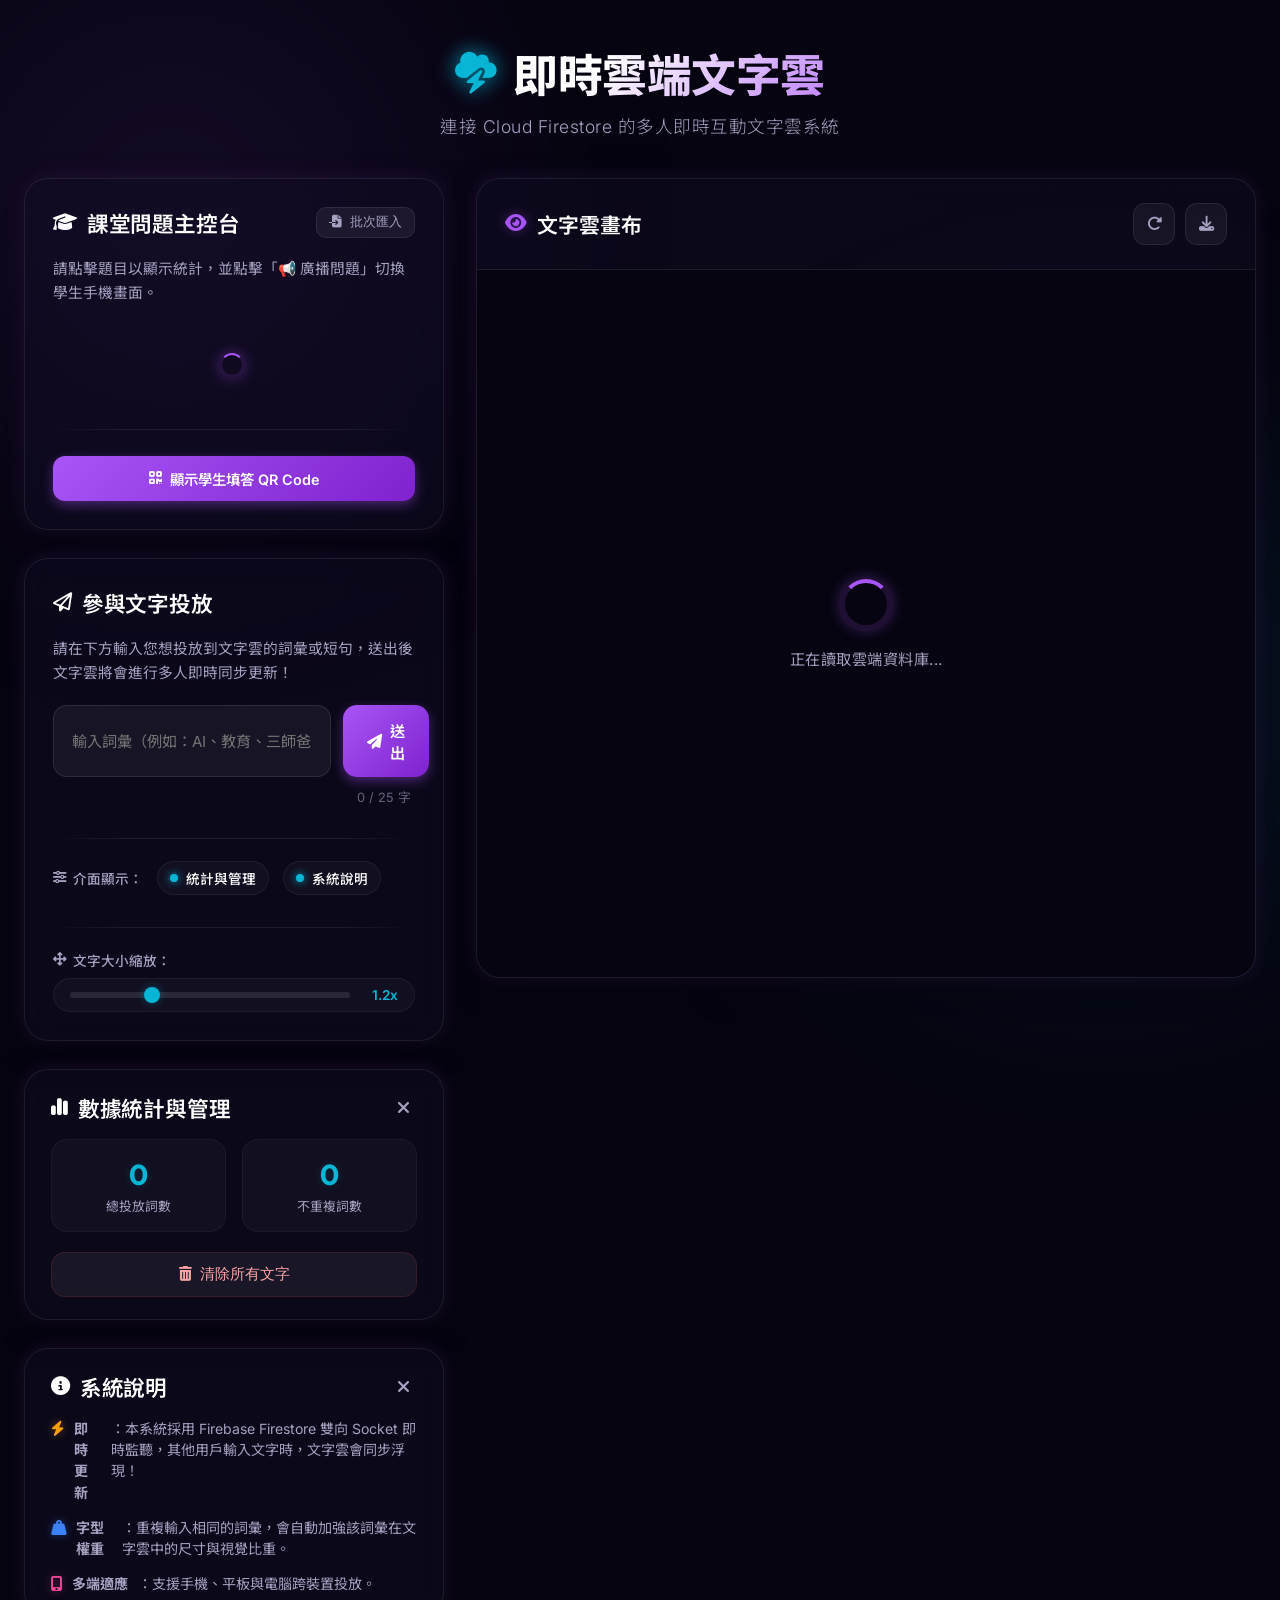
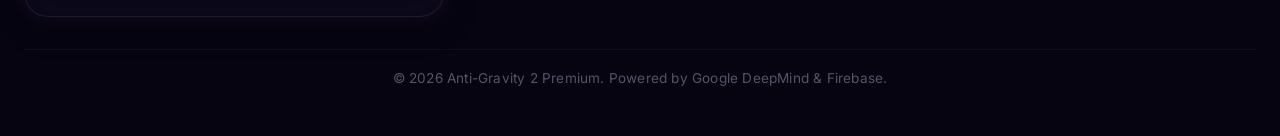
==== wordcloud-app/public/index.html @ fbd6c8d1 "feat: implement AI Roundtable sandbox & Word Cloud classroom system with Firebase Multisite deployme" ====
<!DOCTYPE html>
<html lang="zh-TW">
<head>
  <meta charset="UTF-8">
  <meta name="viewport" content="width=device-width, initial-scale=1.0">
  <title>🌌 即時互動文字雲系統 — Anti-Gravity 2 Premium</title>
  
  <!-- Premium Fonts -->
  <link rel="preconnect" href="https://fonts.googleapis.com">
  <link rel="preconnect" href="https://fonts.gstatic.com" crossorigin>
  <link href="https://fonts.googleapis.com/css2?family=Inter:wght@300;400;500;600;700&family=Outfit:wght@300;400;500;600;700;800&family=Noto+Sans+TC:wght@300;400;500;700;900&display=swap" rel="stylesheet">
  
  <!-- FontAwesome Icons -->
  <link rel="stylesheet" href="https://cdnjs.cloudflare.com/ajax/libs/font-awesome/6.4.0/css/all.min.css">
  
  <!-- Custom Stylesheet -->
  <link rel="stylesheet" href="style.css">
  
  <!-- WordCloud2.js Library via CDN -->
  <script src="https://cdnjs.cloudflare.com/ajax/libs/wordcloud2.js/1.2.2/wordcloud2.min.js"></script>
  
  <!-- Firebase SDK (Compat Version for Vanilla Scripting) -->
  <script src="https://www.gstatic.com/firebasejs/10.8.0/firebase-app-compat.js"></script>
  <script src="https://www.gstatic.com/firebasejs/10.8.0/firebase-firestore-compat.js"></script>
</head>
<body>
  <!-- Offline Fallback Banner -->
  <div id="offline-banner" class="offline-banner hidden">
    <i class="fa-solid fa-circle-exclamation text-glow-yellow"></i>
    <span>目前已啟用「本機離線測試模式」，您可以匯入題目與投遞答案進行排版預覽，但學生端即時同步需等待雲端連線恢復。<strong class="offline-reason" style="color:var(--color-accent); font-weight:500; margin-left:6px;"></strong></span>
  </div>

  <!-- Animated Background Gradients -->
  <div class="bg-glow bg-glow-1"></div>
  <div class="bg-glow bg-glow-2"></div>
  
  <div class="app-container">
    <!-- Header -->
    <header class="app-header">
      <div class="logo">
        <i class="fa-solid fa-cloud-bolt icon-glow"></i>
        <h1>即時雲端文字雲</h1>
      </div>
      <p class="subtitle">連接 Cloud Firestore 的多人即時互動文字雲系統</p>
    </header>

    <!-- Main Content -->
    <main class="app-main">
      <!-- Left Panel: Submission & Controls -->
      <section class="control-panel">
        <!-- Classroom Poll Controller -->
        <div class="glass-card questions-card">
          <div class="card-header-container">
            <h2><i class="fa-solid fa-graduation-cap icon-margin"></i> 課堂問題主控台</h2>
            <button id="btn-import-modal" class="btn-secondary" style="padding: 6px 12px; border-radius: 10px; font-size: 0.8rem;">
              <i class="fa-solid fa-file-import"></i> 批次匯入
            </button>
          </div>
          <p class="card-desc">請點擊題目以顯示統計，並點擊「📢 廣播問題」切換學生手機畫面。</p>
          
          <!-- Questions List -->
          <div class="questions-list" id="questions-list-container">
            <!-- Loaded dynamically in app.js -->
            <div style="display:flex; justify-content:center; padding: 20px 0;">
              <div class="spinner" style="width:24px; height:24px; border-width:2.5px;"></div>
            </div>
          </div>

          <div class="card-divider"></div>
          <div class="teacher-global-actions" style="display: flex; gap: 10px; margin-top: 4px;">
            <button id="btn-show-qrcode" class="btn-primary" style="flex: 1; justify-content: center; font-size: 0.9rem; padding: 12px; border-radius:12px;">
              <i class="fa-solid fa-qrcode"></i> 顯示學生填答 QR Code
            </button>
          </div>
        </div>

        <div class="glass-card">
          <h2><i class="fa-regular fa-paper-plane icon-margin"></i> 參與文字投放</h2>
          <p class="card-desc">請在下方輸入您想投放到文字雲的詞彙或短句，送出後文字雲將會進行多人即時同步更新！</p>
          
          <form id="word-form" class="input-form">
            <div class="input-group">
              <input type="text" id="word-input" placeholder="輸入詞彙（例如：AI、教育、三師爸...）" maxlength="25" required>
              <button type="submit" class="btn-primary">
                <i class="fa-solid fa-paper-plane"></i> 送出
              </button>
            </div>
            <span class="char-limit"><span id="char-count">0</span> / 25 字</span>
          </form>

          <div class="card-divider"></div>
          <div class="layout-toggles">
            <span class="toggle-title"><i class="fa-solid fa-sliders"></i> 介面顯示：</span>
            <label class="switch-container">
              <input type="checkbox" id="toggle-stats-checkbox" checked>
              <span class="switch-label">統計與管理</span>
            </label>
            <label class="switch-container">
              <input type="checkbox" id="toggle-help-checkbox" checked>
              <span class="switch-label">系統說明</span>
            </label>
          </div>

          <div class="card-divider"></div>
          <div class="slider-container">
            <span class="toggle-title"><i class="fa-solid fa-arrows-up-down-left-right"></i> 文字大小縮放：</span>
            <div class="slider-wrapper">
              <input type="range" id="font-scale-slider" min="0.5" max="3.0" step="0.1" value="1.2">
              <span id="font-scale-value">1.2x</span>
            </div>
          </div>
        </div>

        <div class="glass-card stats-card" id="stats-card">
          <div class="card-header-container">
            <h2><i class="fa-solid fa-chart-simple icon-margin"></i> 數據統計與管理</h2>
            <button class="btn-card-close" id="close-stats" title="隱藏此區塊"><i class="fa-solid fa-xmark"></i></button>
          </div>
          <div class="stats-grid">
            <div class="stat-box">
              <span class="stat-val" id="total-words">0</span>
              <span class="stat-lbl">總投放詞數</span>
            </div>
            <div class="stat-box">
              <span class="stat-val" id="unique-words">0</span>
              <span class="stat-lbl">不重複詞數</span>
            </div>
          </div>
          
          <div class="admin-actions">
            <button id="btn-reset" class="btn-secondary btn-danger">
              <i class="fa-solid fa-trash-can"></i> 清除所有文字
            </button>
          </div>
        </div>

        <div class="glass-card help-card" id="help-card">
          <div class="card-header-container">
            <h2><i class="fa-solid fa-circle-info icon-margin"></i> 系統說明</h2>
            <button class="btn-card-close" id="close-help" title="隱藏此區塊"><i class="fa-solid fa-xmark"></i></button>
          </div>
          <ul class="help-list">
            <li><i class="fa-solid fa-bolt text-glow-yellow"></i> <strong>即時更新</strong>：本系統採用 Firebase Firestore 雙向 Socket 即時監聽，其他用戶輸入文字時，文字雲會同步浮現！</li>
            <li><i class="fa-solid fa-weight-hanging text-glow-blue"></i> <strong>字型權重</strong>：重複輸入相同的詞彙，會自動加強該詞彙在文字雲中的尺寸與視覺比重。</li>
            <li><i class="fa-solid fa-mobile-screen-button text-glow-pink"></i> <strong>多端適應</strong>：支援手機、平板與電腦跨裝置投放。</li>
          </ul>
        </div>
      </section>

      <!-- Right Panel: Word Cloud Canvas Display -->
      <section class="display-panel">
        <div class="glass-card canvas-card">
          <div class="canvas-header">
            <h3><i class="fa-solid fa-eye icon-margin text-glow-purple"></i> 文字雲畫布</h3>
            <div class="canvas-actions">
              <button id="btn-refresh" class="btn-icon" title="重繪畫布"><i class="fa-solid fa-rotate-right"></i></button>
              <button id="btn-download" class="btn-icon" title="下載文字雲"><i class="fa-solid fa-download"></i></button>
            </div>
          </div>
          
          <div class="canvas-container">
            <canvas id="wordcloud-canvas"></canvas>
            <div id="canvas-overlay" class="canvas-overlay">
              <div class="spinner"></div>
              <p id="overlay-text">正在讀取雲端資料庫...</p>
            </div>
          </div>
        </div>
      </section>
    </main>
    
    <!-- Footer -->
    <footer class="app-footer">
      <p>© 2026 Anti-Gravity 2 Premium. Powered by Google DeepMind & Firebase.</p>
    </footer>
  </div>

  <!-- QR Code Popup Modal -->
  <div id="qrcode-modal" class="modal-overlay hidden">
    <div class="glass-card modal-card">
      <div class="card-header-container" style="border-bottom: 1px solid var(--panel-border); padding-bottom: 14px;">
        <h2><i class="fa-solid fa-qrcode icon-margin text-glow-blue"></i> 學生現場填答 QR Code</h2>
        <button class="btn-card-close" id="close-qrcode-modal"><i class="fa-solid fa-xmark"></i></button>
      </div>
      <div class="modal-body" style="display: flex; flex-direction: column; align-items: center; justify-content: center; padding: 24px 0; gap: 16px;">
        <div class="qrcode-wrapper" style="background: white; padding: 16px; border-radius: 16px; box-shadow: 0 0 30px rgba(6, 182, 212, 0.4);">
          <img id="qrcode-image" src="" alt="QR Code" style="display: block; width: 240px; height: 240px;">
        </div>
        <p style="font-size: 0.92rem; text-align: center; color: var(--text-primary); line-height: 1.6;">
          請用手機相機或 LINE 掃描二維條碼加入填答！<br>
          填答網址：<span id="student-url-text" style="color: var(--color-secondary); font-weight: 600; text-decoration: underline;">載入中...</span>
        </p>
      </div>
    </div>
  </div>

  <!-- Batch Import Popup Modal -->
  <div id="import-modal" class="modal-overlay hidden">
    <div class="glass-card modal-card" style="max-width: 520px; width: 100%;">
      <div class="card-header-container" style="border-bottom: 1px solid var(--panel-border); padding-bottom: 14px;">
        <h2><i class="fa-solid fa-file-import icon-margin text-glow-purple"></i> 批次貼上問題匯入</h2>
        <button class="btn-card-close" id="close-import-modal"><i class="fa-solid fa-xmark"></i></button>
      </div>
      <div class="modal-body" style="display: flex; flex-direction: column; gap: 14px; padding: 18px 0 0 0;">
        <p class="card-desc">請貼上您的問題大綱（題目下方若有以 - 或 A.B.C. 開頭的項目將自動判定為單選投票選項，其餘將判定為開放文字雲題）：</p>
        
        <textarea id="import-textarea" placeholder="範例格式：
Q1. 您目前在教學上面臨最大的痛點是什麼？ (文字雲)

Q2. 您認為 AI 最能幫您省下哪種時間？ (投票)
- 編寫教案設計
- 設計評量考題
- 批改作業與回饋" style="width: 100%; height: 220px; background: rgba(255, 255, 255, 0.04); border: 1px solid rgba(255, 255, 255, 0.08); border-radius: 12px; padding: 12px; color: white; font-family: var(--font-family-body); font-size: 0.95rem; outline: none; transition: var(--transition-smooth); resize: none;"></textarea>
        
        <div class="modal-actions" style="display: flex; gap: 12px; justify-content: flex-end; margin-top: 10px;">
          <button id="btn-import-submit" class="btn-primary" style="border-radius: 10px; padding: 10px 20px;">確認解析並匯入</button>
        </div>
      </div>
    </div>
  </div>

  <!-- Custom JavaScript Logic -->
  <script src="app.js"></script>
</body>
</html>
---- wordcloud-app/public/style.css ----
/* Global Resets & Typography */
* {
  box-sizing: border-box;
  margin: 0;
  padding: 0;
}

:root {
  --font-family-title: 'Outfit', 'Inter', 'Noto Sans TC', sans-serif;
  --font-family-body: 'Inter', 'Noto Sans TC', sans-serif;
  
  /* Vibrant Neon Color Palette */
  --bg-color: #060410;
  --panel-bg: rgba(18, 14, 38, 0.45);
  --panel-border: rgba(255, 255, 255, 0.08);
  --text-primary: #ffffff;
  --text-secondary: #a5a1c0;
  
  --color-primary: #a855f7; /* Purple */
  --color-primary-glow: rgba(168, 85, 247, 0.4);
  --color-secondary: #06b6d4; /* Cyan */
  --color-secondary-glow: rgba(6, 182, 212, 0.4);
  --color-accent: #ec4899; /* Pink */
  
  --color-danger: #ef4444;
  --color-danger-glow: rgba(239, 68, 68, 0.3);
  
  --card-shadow: 0 8px 32px 0 rgba(0, 0, 0, 0.4);
  --glass-glow: 0 0 20px rgba(168, 85, 247, 0.15);
  
  --transition-smooth: all 0.3s cubic-bezier(0.4, 0, 0.2, 1);
}

body {
  background-color: var(--bg-color);
  color: var(--text-primary);
  font-family: var(--font-family-body);
  min-height: 100vh;
  position: relative;
  overflow-x: hidden;
  display: flex;
  justify-content: center;
  align-items: flex-start;
}

/* Background Animated Glows */
.bg-glow {
  position: fixed;
  width: 600px;
  height: 600px;
  border-radius: 50%;
  filter: blur(140px);
  z-index: -1;
  opacity: 0.25;
  pointer-events: none;
  animation: float-glow 20s infinite alternate ease-in-out;
}

.bg-glow-1 {
  background: radial-gradient(circle, var(--color-primary) 0%, rgba(0,0,0,0) 70%);
  top: -10%;
  left: -10%;
}

.bg-glow-2 {
  background: radial-gradient(circle, var(--color-secondary) 0%, rgba(0,0,0,0) 70%);
  bottom: -10%;
  right: -10%;
  animation-delay: -10s;
}

@keyframes float-glow {
  0% { transform: translate(0, 0) scale(1); }
  100% { transform: translate(80px, 50px) scale(1.15); }
}

/* App Container Layout */
.app-container {
  width: 100%;
  max-width: 1400px;
  padding: 40px 24px;
  display: flex;
  flex-direction: column;
  gap: 32px;
}

/* Header Styling */
.app-header {
  text-align: center;
  margin-bottom: 8px;
}

.app-header .logo {
  display: inline-flex;
  align-items: center;
  justify-content: center;
  gap: 16px;
  margin-bottom: 8px;
}

.app-header h1 {
  font-family: var(--font-family-title);
  font-size: 2.8rem;
  font-weight: 800;
  letter-spacing: -0.5px;
  background: linear-gradient(135deg, #ffffff 30%, #c084fc 100%);
  -webkit-background-clip: text;
  -webkit-text-fill-color: transparent;
}

.app-header .logo i {
  font-size: 2.6rem;
  color: var(--color-secondary);
}

.icon-glow {
  text-shadow: 0 0 20px var(--color-secondary-glow);
  filter: drop-shadow(0 0 10px var(--color-secondary-glow));
}

.app-header .subtitle {
  font-size: 1.1rem;
  color: var(--text-secondary);
  font-weight: 300;
  letter-spacing: 0.5px;
}

/* Main Grid Layout */
.app-main {
  display: grid;
  grid-template-columns: 420px 1fr;
  gap: 32px;
  align-items: start;
}

@media (max-width: 992px) {
  .app-main {
    grid-template-columns: 1fr;
  }
}

/* Glassmorphism Cards */
.glass-card {
  background: var(--panel-bg);
  backdrop-filter: blur(16px);
  -webkit-backdrop-filter: blur(16px);
  border: 1px solid var(--panel-border);
  border-radius: 24px;
  padding: 28px;
  box-shadow: var(--card-shadow), var(--glass-glow);
  display: flex;
  flex-direction: column;
  gap: 20px;
  transition: opacity 0.35s cubic-bezier(0.4, 0, 0.2, 1), 
              transform 0.35s cubic-bezier(0.4, 0, 0.2, 1), 
              max-height 0.35s cubic-bezier(0.4, 0, 0.2, 1), 
              padding 0.35s cubic-bezier(0.4, 0, 0.2, 1), 
              margin 0.35s cubic-bezier(0.4, 0, 0.2, 1),
              border-color 0.3s ease,
              box-shadow 0.3s ease;
  max-height: 800px;
  opacity: 1;
  overflow: visible;
}

.glass-card.stats-card, .glass-card.help-card {
  padding: 22px 26px;
  gap: 16px;
}

.glass-card.hidden {
  max-height: 0 !important;
  padding-top: 0 !important;
  padding-bottom: 0 !important;
  margin-top: 0 !important;
  margin-bottom: 0 !important;
  opacity: 0 !important;
  overflow: hidden !important;
  border-color: transparent !important;
  box-shadow: none !important;
  pointer-events: none !important;
  transform: scale(0.95) translateY(-10px) !important;
}

.glass-card:hover {
  border-color: rgba(168, 85, 247, 0.25);
  box-shadow: var(--card-shadow), 0 0 24px rgba(168, 85, 247, 0.25);
}

.card-header-container {
  display: flex;
  justify-content: space-between;
  align-items: center;
  width: 100%;
}

.btn-card-close {
  background: transparent;
  border: none;
  color: var(--text-secondary);
  cursor: pointer;
  font-size: 1.1rem;
  display: flex;
  align-items: center;
  justify-content: center;
  width: 28px;
  height: 28px;
  border-radius: 50%;
  transition: var(--transition-smooth);
}

.btn-card-close:hover {
  background: rgba(255, 255, 255, 0.08);
  color: var(--color-danger);
  transform: scale(1.1);
}

/* Card Divider & Toggles */
.card-divider {
  height: 1px;
  background: linear-gradient(90deg, transparent, rgba(255, 255, 255, 0.08) 20%, rgba(255, 255, 255, 0.08) 80%, transparent);
  margin: 12px 0 2px 0;
}

.layout-toggles {
  display: flex;
  align-items: center;
  gap: 14px;
  flex-wrap: wrap;
  font-size: 0.85rem;
}

.toggle-title {
  color: var(--text-secondary);
  display: flex;
  align-items: center;
  gap: 6px;
  font-weight: 500;
}

.switch-container {
  display: flex;
  align-items: center;
  gap: 8px;
  cursor: pointer;
  user-select: none;
  background: rgba(255, 255, 255, 0.03);
  border: 1px solid rgba(255, 255, 255, 0.05);
  padding: 6px 12px;
  border-radius: 20px;
  transition: var(--transition-smooth);
}

.switch-container:hover {
  background: rgba(255, 255, 255, 0.08);
  border-color: rgba(255, 255, 255, 0.12);
}

.switch-container input {
  display: none;
}

.switch-container .switch-label {
  color: var(--text-secondary);
  transition: var(--transition-smooth);
}

.switch-container input:checked + .switch-label {
  color: #ffffff;
  font-weight: 500;
}

.switch-container::before {
  content: '';
  display: inline-block;
  width: 8px;
  height: 8px;
  border-radius: 50%;
  background: rgba(255, 255, 255, 0.20);
  transition: var(--transition-smooth);
}

.switch-container:has(input:checked)::before {
  background: var(--color-secondary);
  box-shadow: 0 0 8px var(--color-secondary);
}

/* Custom Premium Slider Style */
.slider-container {
  display: flex;
  flex-direction: column;
  gap: 8px;
  width: 100%;
  font-size: 0.85rem;
}

.slider-wrapper {
  display: flex;
  align-items: center;
  gap: 12px;
  background: rgba(255, 255, 255, 0.03);
  border: 1px solid rgba(255, 255, 255, 0.05);
  padding: 8px 16px;
  border-radius: 20px;
  transition: var(--transition-smooth);
}

.slider-wrapper:hover {
  background: rgba(255, 255, 255, 0.08);
  border-color: rgba(255, 255, 255, 0.12);
}

.slider-wrapper input[type="range"] {
  flex: 1;
  -webkit-appearance: none;
  appearance: none;
  background: rgba(255, 255, 255, 0.1);
  height: 6px;
  border-radius: 3px;
  outline: none;
  transition: var(--transition-smooth);
}

.slider-wrapper input[type="range"]::-webkit-slider-thumb {
  -webkit-appearance: none;
  appearance: none;
  width: 16px;
  height: 16px;
  border-radius: 50%;
  background: var(--color-secondary);
  cursor: pointer;
  box-shadow: 0 0 10px var(--color-secondary-glow);
  transition: var(--transition-smooth);
}

.slider-wrapper input[type="range"]::-webkit-slider-thumb:hover {
  background: #ffffff;
  transform: scale(1.2);
  box-shadow: 0 0 15px #ffffff;
}

.slider-wrapper input[type="range"]::-moz-range-thumb {
  width: 16px;
  height: 16px;
  border: none;
  border-radius: 50%;
  background: var(--color-secondary);
  cursor: pointer;
  box-shadow: 0 0 10px var(--color-secondary-glow);
  transition: var(--transition-smooth);
}

.slider-wrapper input[type="range"]::-moz-range-thumb:hover {
  background: #ffffff;
  transform: scale(1.2);
  box-shadow: 0 0 15px #ffffff;
}

#font-scale-value {
  color: var(--color-secondary);
  font-weight: 600;
  min-width: 36px;
  text-align: right;
}

.glass-card h2 {
  font-family: var(--font-family-title);
  font-size: 1.35rem;
  font-weight: 600;
  letter-spacing: -0.2px;
  display: flex;
  align-items: center;
  color: #ffffff;
}

.icon-margin {
  margin-right: 10px;
  font-size: 1.2rem;
}

.card-desc {
  font-size: 0.92rem;
  color: var(--text-secondary);
  line-height: 1.6;
}

/* Control Panel Section */
.control-panel {
  display: flex;
  flex-direction: column;
  gap: 28px;
}

/* Form Styles */
.input-form {
  display: flex;
  flex-direction: column;
  gap: 10px;
  width: 100%;
}

.input-group {
  display: flex;
  gap: 12px;
}

.input-group input {
  flex: 1;
  background: rgba(255, 255, 255, 0.05);
  border: 1px solid rgba(255, 255, 255, 0.1);
  border-radius: 14px;
  padding: 14px 18px;
  color: #ffffff;
  font-size: 0.95rem;
  outline: none;
  font-family: var(--font-family-body);
  transition: var(--transition-smooth);
}

.input-group input:focus {
  background: rgba(255, 255, 255, 0.09);
  border-color: var(--color-primary);
  box-shadow: 0 0 12px var(--color-primary-glow);
}

.char-limit {
  font-size: 0.8rem;
  color: rgba(165, 161, 192, 0.6);
  text-align: right;
  padding-right: 4px;
}

/* Buttons */
.btn-primary {
  background: linear-gradient(135deg, var(--color-primary) 0%, #7e22ce 100%);
  border: none;
  border-radius: 14px;
  color: #ffffff;
  padding: 14px 24px;
  font-weight: 600;
  font-size: 0.95rem;
  cursor: pointer;
  display: inline-flex;
  align-items: center;
  gap: 8px;
  font-family: var(--font-family-body);
  box-shadow: 0 4px 12px var(--color-primary-glow);
  transition: var(--transition-smooth);
}

.btn-primary:hover {
  transform: translateY(-2px);
  box-shadow: 0 6px 20px rgba(168, 85, 247, 0.6);
  background: linear-gradient(135deg, #b55fe6 0%, #8b29e3 100%);
}

.btn-primary:active {
  transform: translateY(0);
}

.btn-secondary {
  background: rgba(255, 255, 255, 0.06);
  border: 1px solid rgba(255, 255, 255, 0.08);
  border-radius: 14px;
  color: var(--text-secondary);
  padding: 12px 20px;
  font-weight: 500;
  font-size: 0.92rem;
  cursor: pointer;
  display: inline-flex;
  align-items: center;
  justify-content: center;
  gap: 8px;
  transition: var(--transition-smooth);
}

.btn-secondary:hover {
  background: rgba(255, 255, 255, 0.12);
  color: #ffffff;
  border-color: rgba(255, 255, 255, 0.2);
}

.btn-danger {
  color: #fca5a5;
  border-color: rgba(239, 68, 68, 0.15);
}

.btn-danger:hover {
  background: rgba(239, 68, 68, 0.12);
  color: #ffffff;
  border-color: var(--color-danger);
  box-shadow: 0 0 12px var(--color-danger-glow);
}

/* Statistics Grid */
.stats-grid {
  display: grid;
  grid-template-columns: 1fr 1fr;
  gap: 16px;
}

.stat-box {
  background: rgba(255, 255, 255, 0.03);
  border: 1px solid rgba(255, 255, 255, 0.04);
  border-radius: 16px;
  padding: 16px;
  text-align: center;
  display: flex;
  flex-direction: column;
  gap: 4px;
}

.stat-val {
  font-family: var(--font-family-title);
  font-size: 1.8rem;
  font-weight: 700;
  color: var(--color-secondary);
  text-shadow: 0 0 10px rgba(6, 182, 212, 0.2);
}

.stat-lbl {
  font-size: 0.8rem;
  color: var(--text-secondary);
}

.admin-actions {
  margin-top: 4px;
}

.admin-actions button {
  width: 100%;
}

/* Help Section */
.help-list {
  list-style: none;
  display: flex;
  flex-direction: column;
  gap: 14px;
}

.help-list li {
  font-size: 0.88rem;
  line-height: 1.5;
  color: var(--text-secondary);
  display: flex;
  align-items: flex-start;
  gap: 10px;
}

.help-list li i {
  margin-top: 3px;
  font-size: 0.95rem;
}

.text-glow-yellow {
  color: #f59e0b;
  text-shadow: 0 0 8px rgba(245, 158, 11, 0.4);
}

.text-glow-blue {
  color: #3b82f6;
  text-shadow: 0 0 8px rgba(59, 130, 246, 0.4);
}

.text-glow-pink {
  color: #ec4899;
  text-shadow: 0 0 8px rgba(236, 72, 153, 0.4);
}

/* Display Panel & Canvas Card */
.display-panel {
  height: 100%;
}

.canvas-card {
  height: 100%;
  display: flex;
  flex-direction: column;
  gap: 0;
  padding: 0; /* Remove padding to maximize canvas space */
  overflow: hidden;
}

.canvas-header {
  padding: 24px 28px;
  display: flex;
  justify-content: space-between;
  align-items: center;
  border-bottom: 1px solid var(--panel-border);
}

.canvas-header h3 {
  font-family: var(--font-family-title);
  font-size: 1.3rem;
  font-weight: 600;
  display: flex;
  align-items: center;
}

.text-glow-purple {
  color: var(--color-primary);
  filter: drop-shadow(0 0 6px var(--color-primary-glow));
}

.canvas-actions {
  display: flex;
  gap: 10px;
}

.btn-icon {
  background: rgba(255, 255, 255, 0.05);
  border: 1px solid rgba(255, 255, 255, 0.08);
  width: 42px;
  height: 42px;
  border-radius: 12px;
  color: var(--text-secondary);
  cursor: pointer;
  display: flex;
  align-items: center;
  justify-content: center;
  font-size: 0.95rem;
  transition: var(--transition-smooth);
}

.btn-icon:hover {
  background: rgba(255, 255, 255, 0.12);
  color: #ffffff;
  border-color: rgba(255, 255, 255, 0.2);
  transform: translateY(-2px);
}

/* Canvas Container */
.canvas-container {
  flex: 1;
  position: relative;
  min-height: 520px;
  background: rgba(10, 8, 22, 0.5);
  display: flex;
  align-items: center;
  justify-content: center;
  padding: 24px;
}

#wordcloud-canvas {
  width: 100%;
  height: 100%;
  min-height: 480px;
  border-radius: 16px;
  background: transparent;
  display: block;
}

/* Spinner Overlay for Loading */
.canvas-overlay {
  position: absolute;
  top: 0;
  left: 0;
  width: 100%;
  height: 100%;
  background: rgba(6, 4, 16, 0.85);
  backdrop-filter: blur(8px);
  display: flex;
  flex-direction: column;
  justify-content: center;
  align-items: center;
  gap: 18px;
  z-index: 10;
  transition: opacity 0.4s ease;
  border-radius: 0 0 24px 24px;
}

.spinner {
  width: 50px;
  height: 50px;
  border: 4px solid rgba(168, 85, 247, 0.15);
  border-top-color: var(--color-primary);
  border-radius: 50%;
  animation: spin 1s linear infinite;
  box-shadow: 0 0 15px var(--color-primary-glow);
}

@keyframes spin {
  to { transform: rotate(360deg); }
}

#overlay-text {
  font-size: 0.95rem;
  color: var(--text-secondary);
  font-weight: 400;
  letter-spacing: 0.5px;
}

/* Footer Styling */
.app-footer {
  text-align: center;
  padding: 20px 0 10px 0;
  font-size: 0.85rem;
  color: rgba(165, 161, 192, 0.5);
  border-top: 1px solid rgba(255, 255, 255, 0.04);
}

.app-footer p {
  letter-spacing: 0.2px;
}

/* Questions List Sidebar Control Panel */
.questions-list {
  display: flex;
  flex-direction: column;
  gap: 10px;
  max-height: 260px;
  overflow-y: auto;
  padding-right: 4px;
  margin-top: 8px;
}

/* Custom scrollbar for premium feel */
.questions-list::-webkit-scrollbar {
  width: 6px;
}
.questions-list::-webkit-scrollbar-track {
  background: rgba(255, 255, 255, 0.01);
  border-radius: 3px;
}
.questions-list::-webkit-scrollbar-thumb {
  background: rgba(255, 255, 255, 0.1);
  border-radius: 3px;
}
.questions-list::-webkit-scrollbar-thumb:hover {
  background: rgba(255, 255, 255, 0.2);
}

.question-item {
  background: rgba(255, 255, 255, 0.02);
  border: 1px solid rgba(255, 255, 255, 0.04);
  border-radius: 14px;
  padding: 12px 14px;
  cursor: pointer;
  display: flex;
  flex-direction: column;
  gap: 8px;
  transition: var(--transition-smooth);
}

.question-item:hover {
  background: rgba(255, 255, 255, 0.05);
  border-color: rgba(255, 255, 255, 0.1);
  transform: translateX(4px);
}

.question-item.active {
  background: rgba(168, 85, 247, 0.07);
  border-color: rgba(168, 85, 247, 0.25);
  box-shadow: 0 0 15px rgba(168, 85, 247, 0.12);
}

.question-item-text {
  font-size: 0.88rem;
  font-weight: 500;
  line-height: 1.4;
  color: var(--text-secondary);
  transition: var(--transition-smooth);
}

.question-item.active .question-item-text {
  color: #ffffff;
}

.question-item-meta {
  display: flex;
  justify-content: space-between;
  align-items: center;
  font-size: 0.75rem;
}

.question-type-badge {
  padding: 2px 8px;
  border-radius: 8px;
  font-weight: 600;
  font-size: 0.7rem;
}

.badge-wordcloud {
  background: rgba(168, 85, 247, 0.12);
  color: #d8b4fe;
  border: 1px solid rgba(168, 85, 247, 0.2);
}

.badge-poll {
  background: rgba(6, 182, 212, 0.12);
  color: #cffafe;
  border: 1px solid rgba(6, 182, 212, 0.2);
}

.btn-broadcast {
  background: rgba(255, 255, 255, 0.04);
  border: 1px solid rgba(255, 255, 255, 0.06);
  color: var(--text-secondary);
  padding: 4px 10px;
  border-radius: 8px;
  cursor: pointer;
  font-size: 0.72rem;
  font-weight: 600;
  display: flex;
  align-items: center;
  gap: 4px;
  transition: var(--transition-smooth);
}

.btn-broadcast:hover {
  background: var(--color-secondary);
  border-color: var(--color-secondary);
  color: #ffffff;
  box-shadow: 0 0 10px var(--color-secondary-glow);
}

.btn-broadcast.broadcasting {
  background: #22c55e;
  border-color: #22c55e;
  color: #ffffff;
  box-shadow: 0 0 10px rgba(34, 197, 94, 0.3);
}

/* Modal Overlays for QR Code and Import Textarea */
.modal-overlay {
  position: fixed;
  top: 0;
  left: 0;
  width: 100vw;
  height: 100vh;
  background: rgba(4, 2, 10, 0.85);
  backdrop-filter: blur(12px);
  -webkit-backdrop-filter: blur(12px);
  z-index: 999;
  display: flex;
  align-items: center;
  justify-content: center;
  padding: 20px;
  transition: var(--transition-smooth);
}

.modal-card {
  max-width: 480px;
  width: 100%;
  box-shadow: 0 20px 50px rgba(0, 0, 0, 0.6), 0 0 30px rgba(168, 85, 247, 0.2);
  animation: scale-up 0.3s cubic-bezier(0.34, 1.56, 0.64, 1);
}

@keyframes scale-up {
  from { transform: scale(0.92); opacity: 0; }
  to { transform: scale(1); opacity: 1; }
}

.modal-overlay.hidden {
  opacity: 0;
  pointer-events: none;
}

/* Animated Glassmorphic Bar Charts */
.poll-results-container {
  width: 100%;
  max-width: 680px;
  display: flex;
  flex-direction: column;
  gap: 20px;
  padding: 10px;
  animation: fade-in-chart 0.5s ease;
  position: relative;
  z-index: 2;
}

@keyframes fade-in-chart {
  from { opacity: 0; transform: translateY(10px); }
  to { opacity: 1; transform: translateY(0); }
}

.poll-bar-item {
  display: flex;
  flex-direction: column;
  gap: 8px;
  width: 100%;
}

.poll-bar-label {
  display: flex;
  justify-content: space-between;
  font-size: 0.95rem;
  font-weight: 500;
  color: var(--text-primary);
}

.poll-bar-track {
  width: 100%;
  height: 24px;
  background: rgba(255, 255, 255, 0.03);
  border: 1px solid rgba(255, 255, 255, 0.05);
  border-radius: 12px;
  overflow: hidden;
  position: relative;
}

.poll-bar-fill {
  height: 100%;
  width: 0%; /* Dynamic */
  background: linear-gradient(90deg, var(--color-secondary) 0%, var(--color-primary) 100%);
  border-radius: 11px;
  box-shadow: 0 0 15px rgba(6, 182, 212, 0.4);
  transition: width 0.8s cubic-bezier(0.1, 1, 0.1, 1);
}

.poll-bar-count {
  font-size: 0.9rem;
  font-weight: 600;
  color: var(--color-secondary);
}

/* Offline Fallback Banner Styles */
.offline-banner {
  background: linear-gradient(135deg, rgba(239, 68, 68, 0.15) 0%, rgba(245, 158, 11, 0.15) 100%);
  border-bottom: 1px solid rgba(245, 158, 11, 0.3);
  backdrop-filter: blur(12px);
  -webkit-backdrop-filter: blur(12px);
  color: #f59e0b;
  padding: 12px 24px;
  text-align: center;
  font-size: 0.9rem;
  display: flex;
  align-items: center;
  justify-content: center;
  gap: 10px;
  position: relative;
  z-index: 9999;
  width: 100%;
  box-shadow: 0 4px 20px rgba(0, 0, 0, 0.2);
  transition: var(--transition-smooth);
}
.offline-banner.hidden {
  display: none !important;
}
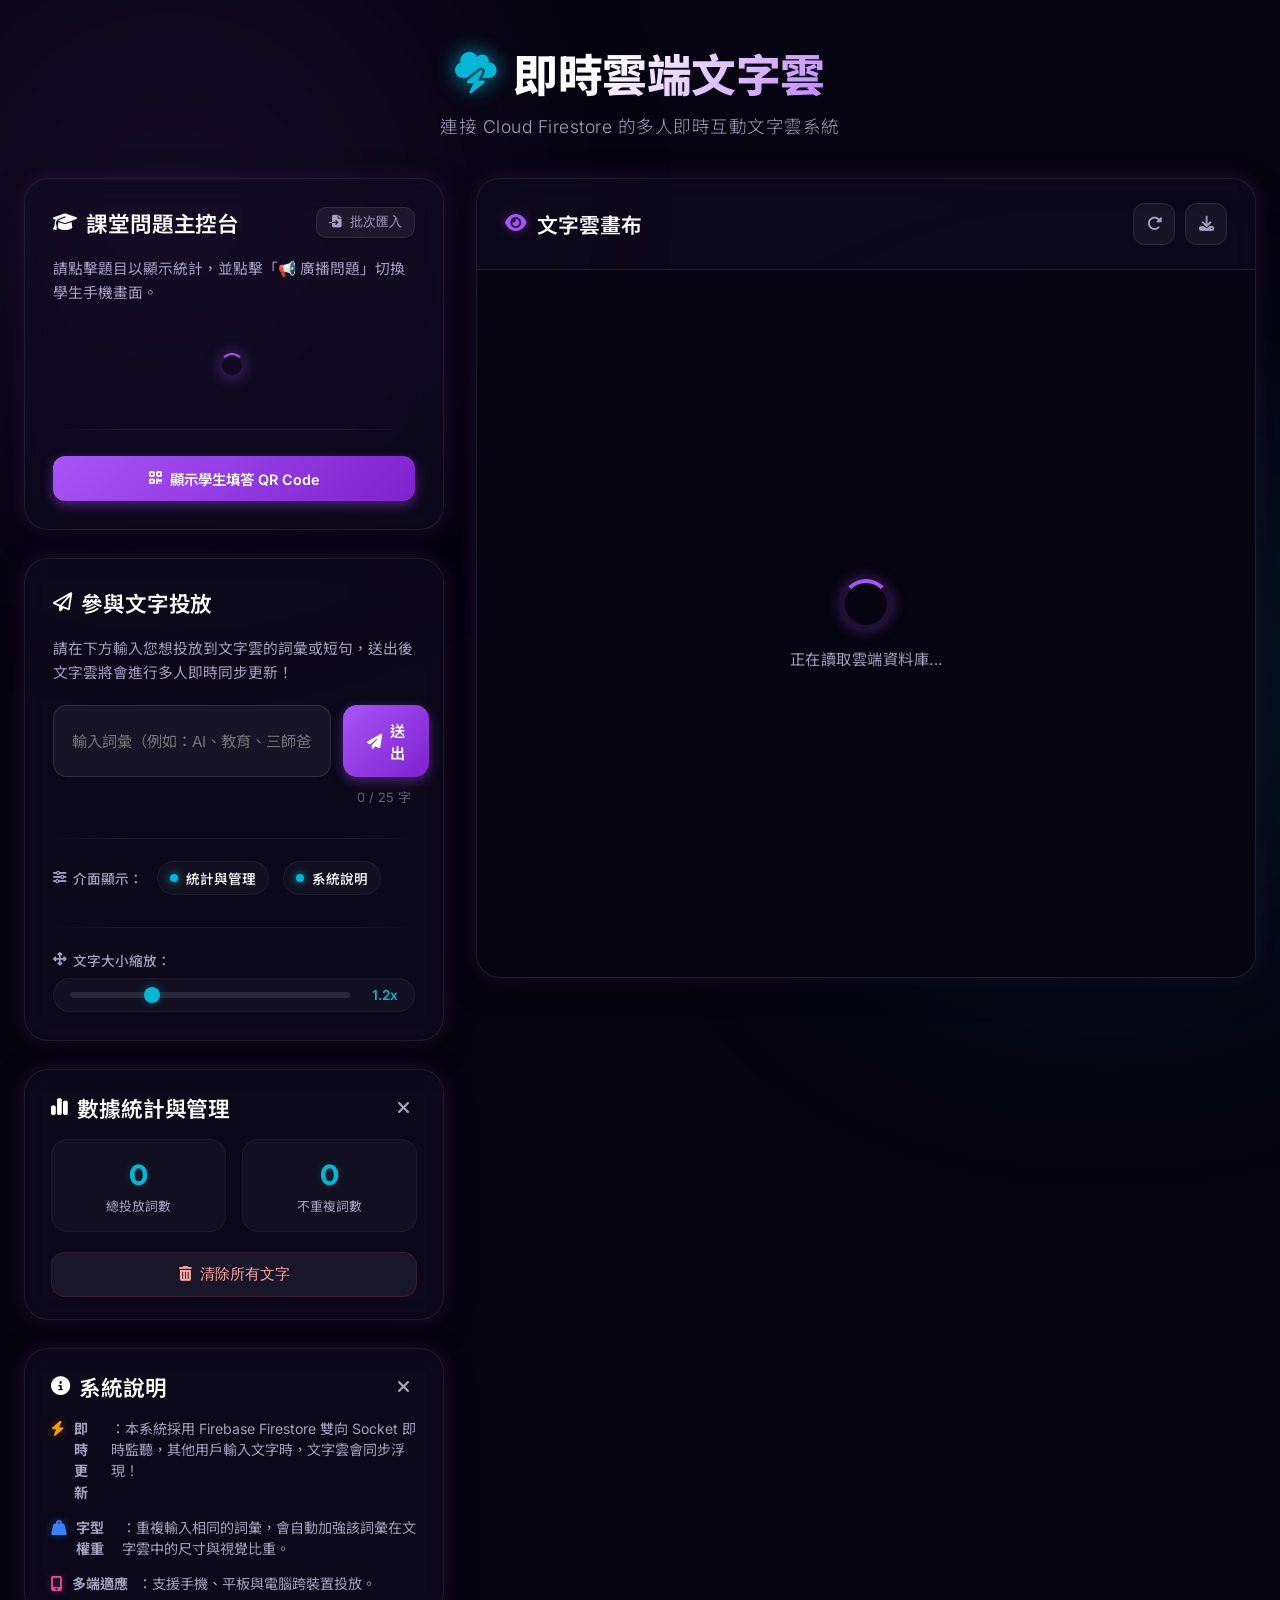
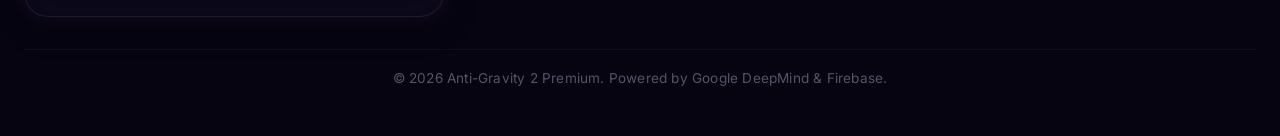
==== commit c5559526: "feat(classroom): add Q&A-with-upvote and quiz-with-leaderboard question types - (提問) qa: students su" ====
--- a/wordcloud-app/public/index.html
+++ b/wordcloud-app/public/index.html
@@ -202,15 +202,23 @@
         <button class="btn-card-close" id="close-import-modal"><i class="fa-solid fa-xmark"></i></button>
       </div>
       <div class="modal-body" style="display: flex; flex-direction: column; gap: 14px; padding: 18px 0 0 0;">
-        <p class="card-desc">請貼上您的問題大綱（題目下方若有以 - 或 A.B.C. 開頭的項目將自動判定為單選投票選項，其餘將判定為開放文字雲題）：</p>
-        
+        <p class="card-desc">題型標籤：<strong>(文字雲)</strong>、<strong>(投票)</strong>（下方列選項）、<strong>(評分)</strong>（1～5 分）、<strong>(提問)</strong>（學員發問+按讚）、<strong>(搶答)</strong>（有對錯計分，選項前加 <strong>*</strong> 標正解）。未標且有選項者自動判為投票，其餘為文字雲。</p>
+
         <textarea id="import-textarea" placeholder="範例格式：
 Q1. 您目前在教學上面臨最大的痛點是什麼？ (文字雲)
 
 Q2. 您認為 AI 最能幫您省下哪種時間？ (投票)
 - 編寫教案設計
 - 設計評量考題
-- 批改作業與回饋" style="width: 100%; height: 220px; background: rgba(255, 255, 255, 0.04); border: 1px solid rgba(255, 255, 255, 0.08); border-radius: 12px; padding: 12px; color: white; font-family: var(--font-family-body); font-size: 0.95rem; outline: none; transition: var(--transition-smooth); resize: none;"></textarea>
+
+Q3. 這堂課整體滿意度？ (評分)
+
+Q4. 對本堂課還有什麼疑問？ (提問)
+
+Q5. 手術部位感染的首要預防措施？ (搶答)
+- 預防性抗生素
+* 手部衛生與無菌技術
+- 術後傷口換藥" style="width: 100%; height: 220px; background: rgba(255, 255, 255, 0.04); border: 1px solid rgba(255, 255, 255, 0.08); border-radius: 12px; padding: 12px; color: white; font-family: var(--font-family-body); font-size: 0.95rem; outline: none; transition: var(--transition-smooth); resize: none;"></textarea>
         
         <div class="modal-actions" style="display: flex; gap: 12px; justify-content: flex-end; margin-top: 10px;">
           <button id="btn-import-submit" class="btn-primary" style="border-radius: 10px; padding: 10px 20px;">確認解析並匯入</button>
--- a/wordcloud-app/public/style.css
+++ b/wordcloud-app/public/style.css
@@ -793,6 +793,24 @@
   border: 1px solid rgba(6, 182, 212, 0.2);
 }
 
+.badge-rating {
+  background: rgba(245, 158, 11, 0.14);
+  color: #fde68a;
+  border: 1px solid rgba(245, 158, 11, 0.25);
+}
+
+.badge-qa {
+  background: rgba(34, 197, 94, 0.14);
+  color: #bbf7d0;
+  border: 1px solid rgba(34, 197, 94, 0.25);
+}
+
+.badge-quiz {
+  background: rgba(236, 72, 153, 0.14);
+  color: #fbcfe8;
+  border: 1px solid rgba(236, 72, 153, 0.25);
+}
+
 .btn-broadcast {
   background: rgba(255, 255, 255, 0.04);
   border: 1px solid rgba(255, 255, 255, 0.06);
@@ -939,3 +957,101 @@
   display: none !important;
 }
 
+/* Rating results: big average number on the teacher display */
+.rating-average {
+  display: flex;
+  flex-direction: column;
+  align-items: center;
+  gap: 4px;
+  margin-bottom: 18px;
+}
+
+.rating-average-num {
+  font-family: var(--font-family-title);
+  font-size: 3.4rem;
+  font-weight: 800;
+  line-height: 1;
+  background: linear-gradient(135deg, #fde68a 0%, var(--color-secondary) 100%);
+  -webkit-background-clip: text;
+  -webkit-text-fill-color: transparent;
+  text-shadow: 0 0 24px rgba(6, 182, 212, 0.25);
+}
+
+.rating-average-lbl {
+  font-size: 0.85rem;
+  color: var(--text-secondary);
+}
+
+/* Quiz: highlight the correct-answer bar (teacher display) */
+.poll-bar-fill.correct {
+  background: linear-gradient(90deg, #22c55e 0%, #4ade80 100%);
+  box-shadow: 0 0 15px rgba(34, 197, 94, 0.45);
+}
+
+/* Q&A list (teacher display) */
+.qa-item {
+  display: flex;
+  align-items: center;
+  gap: 12px;
+  background: rgba(255, 255, 255, 0.03);
+  border: 1px solid rgba(255, 255, 255, 0.06);
+  border-radius: 12px;
+  padding: 12px 14px;
+  margin-bottom: 8px;
+}
+
+.qa-votes {
+  flex-shrink: 0;
+  min-width: 54px;
+  display: inline-flex;
+  align-items: center;
+  gap: 6px;
+  color: var(--color-secondary);
+  font-weight: 700;
+  font-size: 1rem;
+}
+
+.qa-text {
+  color: #fff;
+  font-size: 1rem;
+  line-height: 1.5;
+  word-break: break-word;
+}
+
+/* Quiz leaderboard (teacher display) */
+.leaderboard {
+  display: flex;
+  flex-direction: column;
+  gap: 8px;
+}
+
+.lb-item {
+  display: flex;
+  align-items: center;
+  gap: 12px;
+  background: rgba(255, 255, 255, 0.03);
+  border: 1px solid rgba(255, 255, 255, 0.06);
+  border-radius: 12px;
+  padding: 10px 14px;
+}
+
+.lb-rank {
+  flex-shrink: 0;
+  min-width: 32px;
+  font-size: 1.1rem;
+  font-weight: 700;
+  color: var(--text-secondary);
+}
+
+.lb-name {
+  flex: 1;
+  color: #fff;
+  font-weight: 600;
+}
+
+.lb-score {
+  flex-shrink: 0;
+  color: #fde68a;
+  font-weight: 700;
+}
+
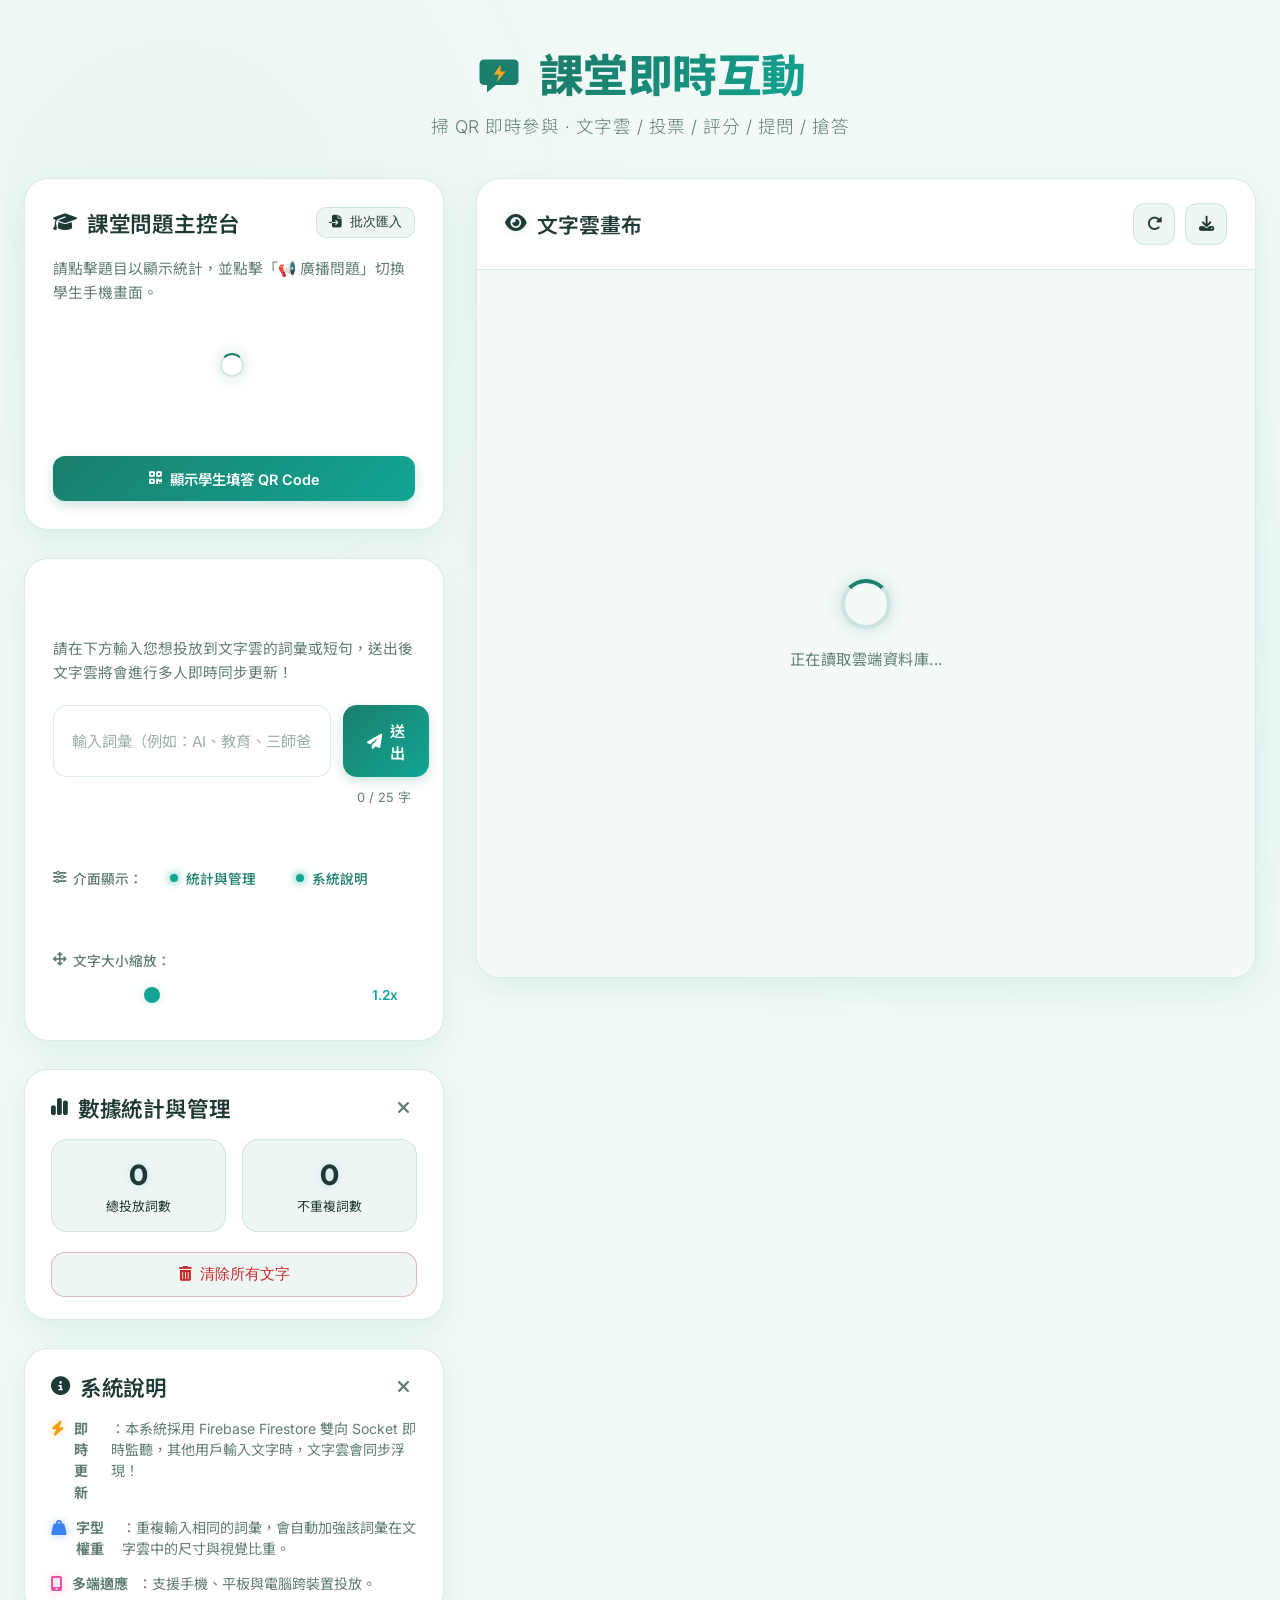
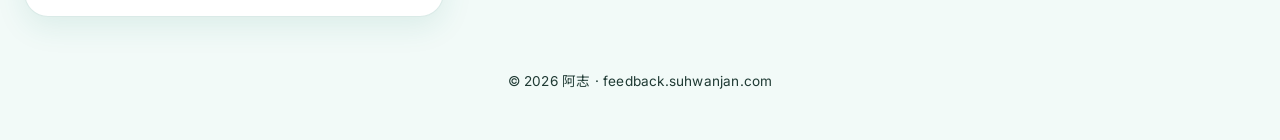
==== commit 3b06bed9: "brand(classroom): personal logo + new title/footer, remove Anti-Gravity - new inline SVG logo (teal " ====
--- a/wordcloud-app/public/index.html
+++ b/wordcloud-app/public/index.html
@@ -3,7 +3,7 @@
 <head>
   <meta charset="UTF-8">
   <meta name="viewport" content="width=device-width, initial-scale=1.0">
-  <title>🌌 即時互動文字雲系統 — Anti-Gravity 2 Premium</title>
+  <title>課堂即時互動</title>
   
   <!-- Premium Fonts -->
   <link rel="preconnect" href="https://fonts.googleapis.com">
@@ -38,10 +38,13 @@
     <!-- Header -->
     <header class="app-header">
       <div class="logo">
-        <i class="fa-solid fa-cloud-bolt icon-glow"></i>
-        <h1>即時雲端文字雲</h1>
-      </div>
-      <p class="subtitle">連接 Cloud Firestore 的多人即時互動文字雲系統</p>
+        <svg class="brand-logo" width="48" height="48" viewBox="0 0 64 64" role="img" aria-label="課堂即時互動 logo">
+          <path d="M12 14 h40 a6 6 0 0 1 6 6 v22 a6 6 0 0 1 -6 6 H28 l-12 10 v-10 h-4 a6 6 0 0 1 -6 -6 V20 a6 6 0 0 1 6 -6 z" fill="#1a7f6b"/>
+          <path d="M34 21 l-9 13 h7 l-3 10 12 -14 h-7 z" fill="#f9a825"/>
+        </svg>
+        <h1>課堂即時互動</h1>
+      </div>
+      <p class="subtitle">掃 QR 即時參與 · 文字雲 / 投票 / 評分 / 提問 / 搶答</p>
     </header>
 
     <!-- Main Content -->
@@ -171,7 +174,7 @@
     
     <!-- Footer -->
     <footer class="app-footer">
-      <p>© 2026 Anti-Gravity 2 Premium. Powered by Google DeepMind & Firebase.</p>
+      <p>© 2026 阿志 · feedback.suhwanjan.com</p>
     </footer>
   </div>
 
--- a/wordcloud-app/public/style.css
+++ b/wordcloud-app/public/style.css
@@ -8,26 +8,30 @@
 :root {
   --font-family-title: 'Outfit', 'Inter', 'Noto Sans TC', sans-serif;
   --font-family-body: 'Inter', 'Noto Sans TC', sans-serif;
-  
-  /* Vibrant Neon Color Palette */
-  --bg-color: #060410;
-  --panel-bg: rgba(18, 14, 38, 0.45);
-  --panel-border: rgba(255, 255, 255, 0.08);
-  --text-primary: #ffffff;
-  --text-secondary: #a5a1c0;
-  
-  --color-primary: #a855f7; /* Purple */
-  --color-primary-glow: rgba(168, 85, 247, 0.4);
-  --color-secondary: #06b6d4; /* Cyan */
-  --color-secondary-glow: rgba(6, 182, 212, 0.4);
-  --color-accent: #ec4899; /* Pink */
-  
-  --color-danger: #ef4444;
-  --color-danger-glow: rgba(239, 68, 68, 0.3);
-  
-  --card-shadow: 0 8px 32px 0 rgba(0, 0, 0, 0.4);
-  --glass-glow: 0 0 20px rgba(168, 85, 247, 0.15);
-  
+
+  /* 怡仁 (Yeezen) light medical palette */
+  --bg-color: #f2faf8;
+  --panel-bg: #ffffff;
+  --panel-border: rgba(26, 127, 107, 0.16);
+  --text-primary: #1f3a34;
+  --text-secondary: #5f7d76;
+
+  --color-primary: #1a7f6b;                 /* Yeezen teal-green */
+  --color-primary-glow: rgba(26, 127, 107, 0.22);
+  --color-secondary: #12a594;               /* lighter teal */
+  --color-secondary-glow: rgba(18, 165, 148, 0.22);
+  --color-accent: #f9a825;                  /* amber gold */
+
+  --color-danger: #c62828;
+  --color-danger-glow: rgba(198, 40, 40, 0.22);
+
+  /* light-theme surface tints (replace the old translucent-white) */
+  --surface-soft: #eef6f4;
+  --surface-line: rgba(26, 127, 107, 0.14);
+
+  --card-shadow: 0 10px 30px rgba(26, 127, 107, 0.10);
+  --glass-glow: 0 0 0 rgba(0, 0, 0, 0);
+
   --transition-smooth: all 0.3s cubic-bezier(0.4, 0, 0.2, 1);
 }
 
@@ -103,7 +107,7 @@
   font-size: 2.8rem;
   font-weight: 800;
   letter-spacing: -0.5px;
-  background: linear-gradient(135deg, #ffffff 30%, #c084fc 100%);
+  background: linear-gradient(135deg, #1a7f6b 20%, #12a594 100%);
   -webkit-background-clip: text;
   -webkit-text-fill-color: transparent;
 }
@@ -1055,3 +1059,132 @@
   font-weight: 700;
 }
 
+
+/* ==================================================================
+   怡仁 (Yeezen) Light Theme Overrides
+   Converts the original dark "Anti-Gravity" surfaces to the light
+   Yeezen medical look. Uses !important to beat JS-inlined dark colors.
+   ================================================================== */
+
+/* Soften the animated glows for a light background */
+.bg-glow { opacity: 0.10 !important; filter: blur(160px); }
+
+/* Cards: solid white with a soft teal shadow */
+.glass-card {
+  background: var(--panel-bg);
+  border: 1px solid var(--panel-border);
+  box-shadow: var(--card-shadow);
+}
+
+/* Translucent-white surfaces -> light mint surfaces */
+.btn-secondary,
+.btn-broadcast,
+.btn-icon,
+.stat-box,
+.poll-bar-track,
+.question-item,
+.rating-btn,
+.btn-option,
+.qa-item,
+.lb-item,
+.qa-row,
+.leaderboard .lb-item {
+  background: var(--surface-soft) !important;
+  border-color: var(--surface-line) !important;
+}
+
+/* Poll/rating track a touch greyer so fills read clearly */
+.poll-bar-track { background: #e3edea !important; }
+
+/* Remove purple hover leftover on cards */
+.glass-card:hover { border-color: var(--panel-border) !important; box-shadow: var(--card-shadow) !important; }
+.switch-container input:checked + .switch-label { color: var(--color-primary) !important; }
+
+/* Inputs & textareas: white with teal focus */
+.input-group input,
+#word-input,
+.student-input,
+#import-textarea,
+textarea {
+  background: #ffffff !important;
+  border: 1px solid var(--surface-line) !important;
+  color: var(--text-primary) !important;
+}
+.student-input::placeholder,
+#word-input::placeholder,
+#import-textarea::placeholder { color: #9bb0ab !important; }
+
+/* Active / broadcasting question highlight */
+.question-item.active { background: #e0f1ed !important; border-color: var(--color-primary) !important; }
+
+/* Text that was hard-coded white (headings, stats, states, JS-injected) -> dark */
+.card-header-container h2,
+.canvas-header h3,
+.canvas-header h3 i,
+#poll-results-container h3,
+.state-container h2,
+.state-container h3,
+.state-container p,
+.success-title,
+.question-title,
+.stat-val,
+.stat-lbl,
+.qa-text,
+.qa-row-text,
+.lb-name,
+.app-footer,
+.app-footer p { color: var(--text-primary) !important; }
+
+/* Secondary/labels stay muted */
+.card-desc, .subtitle, .help-list li, .toggle-title, .char-limit, .rating-hint { color: var(--text-secondary) !important; }
+
+/* Buttons keep white text on the teal/gold gradients (leave .btn-primary text white) */
+.btn-secondary, .btn-broadcast, .btn-icon { color: var(--text-primary) !important; }
+
+/* Header icon + glows tuned to teal (already via vars, ensure no purple leftovers) */
+.app-header .logo i, .student-header i { color: var(--color-primary) !important; }
+
+/* Modal card white, overlay a soft dark scrim */
+.modal-card { background: var(--panel-bg) !important; }
+.modal-overlay { background: rgba(31, 58, 52, 0.45) !important; }
+
+/* Danger button (清除/reset) keeps Yeezen red accent */
+.btn-danger { color: var(--color-danger) !important; border-color: rgba(198,40,40,0.3) !important; }
+
+/* Student page: force light body + teal title (beats student.html inline <style>) */
+body { background: var(--bg-color) !important; }
+.student-header h1 {
+  background: linear-gradient(135deg, #1a7f6b 20%, #12a594 100%) !important;
+  -webkit-background-clip: text !important;
+  -webkit-text-fill-color: transparent !important;
+}
+.student-footer, .student-footer p { color: var(--text-secondary) !important; }
+
+/* --- 怡仁 theme: fix leftover dark/purple spots --- */
+.btn-primary {
+  background: linear-gradient(135deg, #1a7f6b 0%, #12a594 100%) !important;
+  color: #ffffff !important;
+}
+.btn-primary:hover {
+  background: linear-gradient(135deg, #17705f 0%, #0f6e5c 100%) !important;
+  box-shadow: 0 6px 20px rgba(26, 127, 107, 0.35) !important;
+}
+.canvas-container { background: #ffffff !important; }
+.canvas-overlay { background: rgba(242, 250, 248, 0.88) !important; }
+.canvas-overlay #overlay-text, .canvas-overlay p { color: var(--text-secondary) !important; }
+.spinner { border-color: rgba(26, 127, 107, 0.18) !important; border-top-color: var(--color-primary) !important; }
+/* retint the wordcloud badge + question hover from purple to teal */
+.badge-wordcloud { background: rgba(18,165,148,0.12) !important; color: #0f6e5c !important; border-color: rgba(18,165,148,0.25) !important; }
+.question-item:hover { background: #e6f2ef !important; border-color: var(--surface-line) !important; }
+.modal-card { box-shadow: 0 20px 50px rgba(26,127,107,0.18) !important; }
+
+/* --- 怡仁 theme: readable active question + badge text on light --- */
+.question-item.active,
+.question-item.active .question-item-text,
+.question-item .question-item-text { color: var(--text-primary) !important; }
+
+/* Badge text was tuned for a dark bg; darken for the light theme */
+.badge-poll { background: rgba(18,165,148,0.12) !important; color: #0e6f6f !important; border-color: rgba(18,165,148,0.25) !important; }
+.badge-rating { color: #8a5a00 !important; }
+.badge-qa { color: #15803d !important; }
+.badge-quiz { color: #9d266d !important; }
